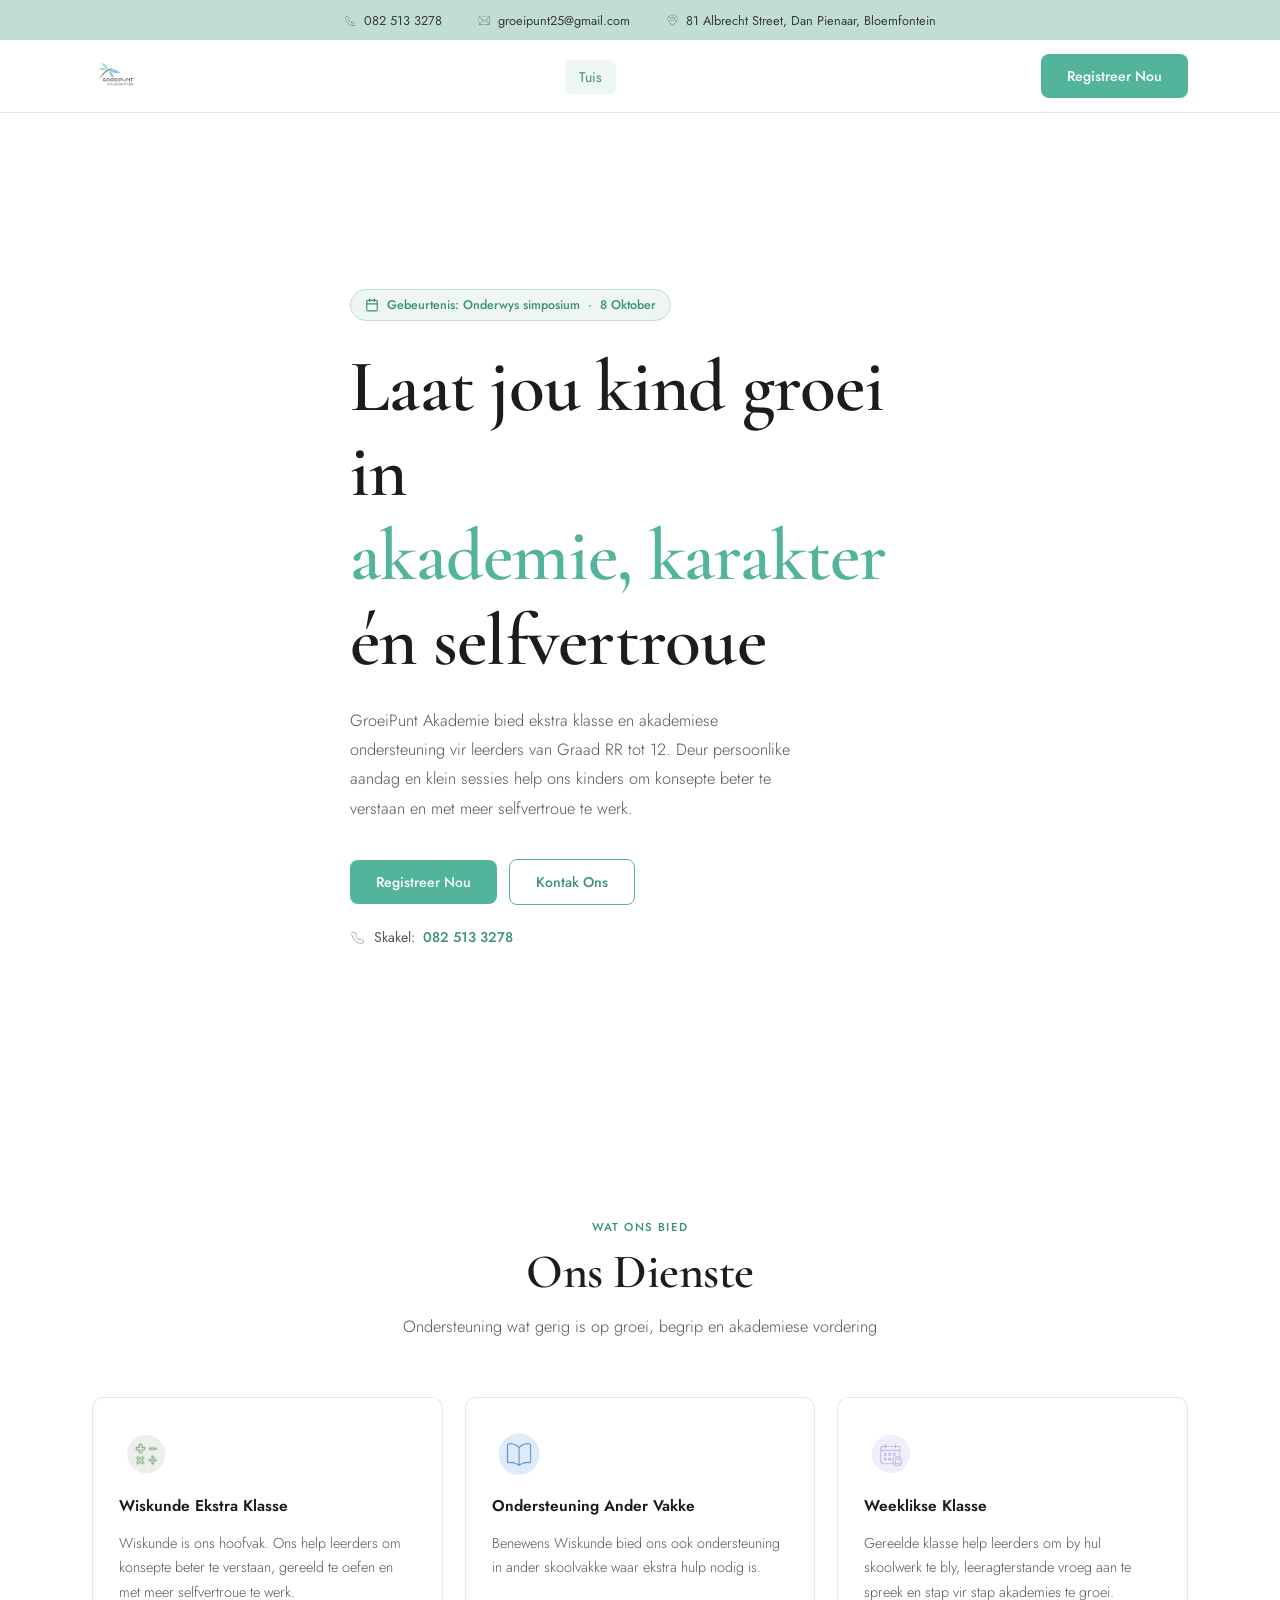
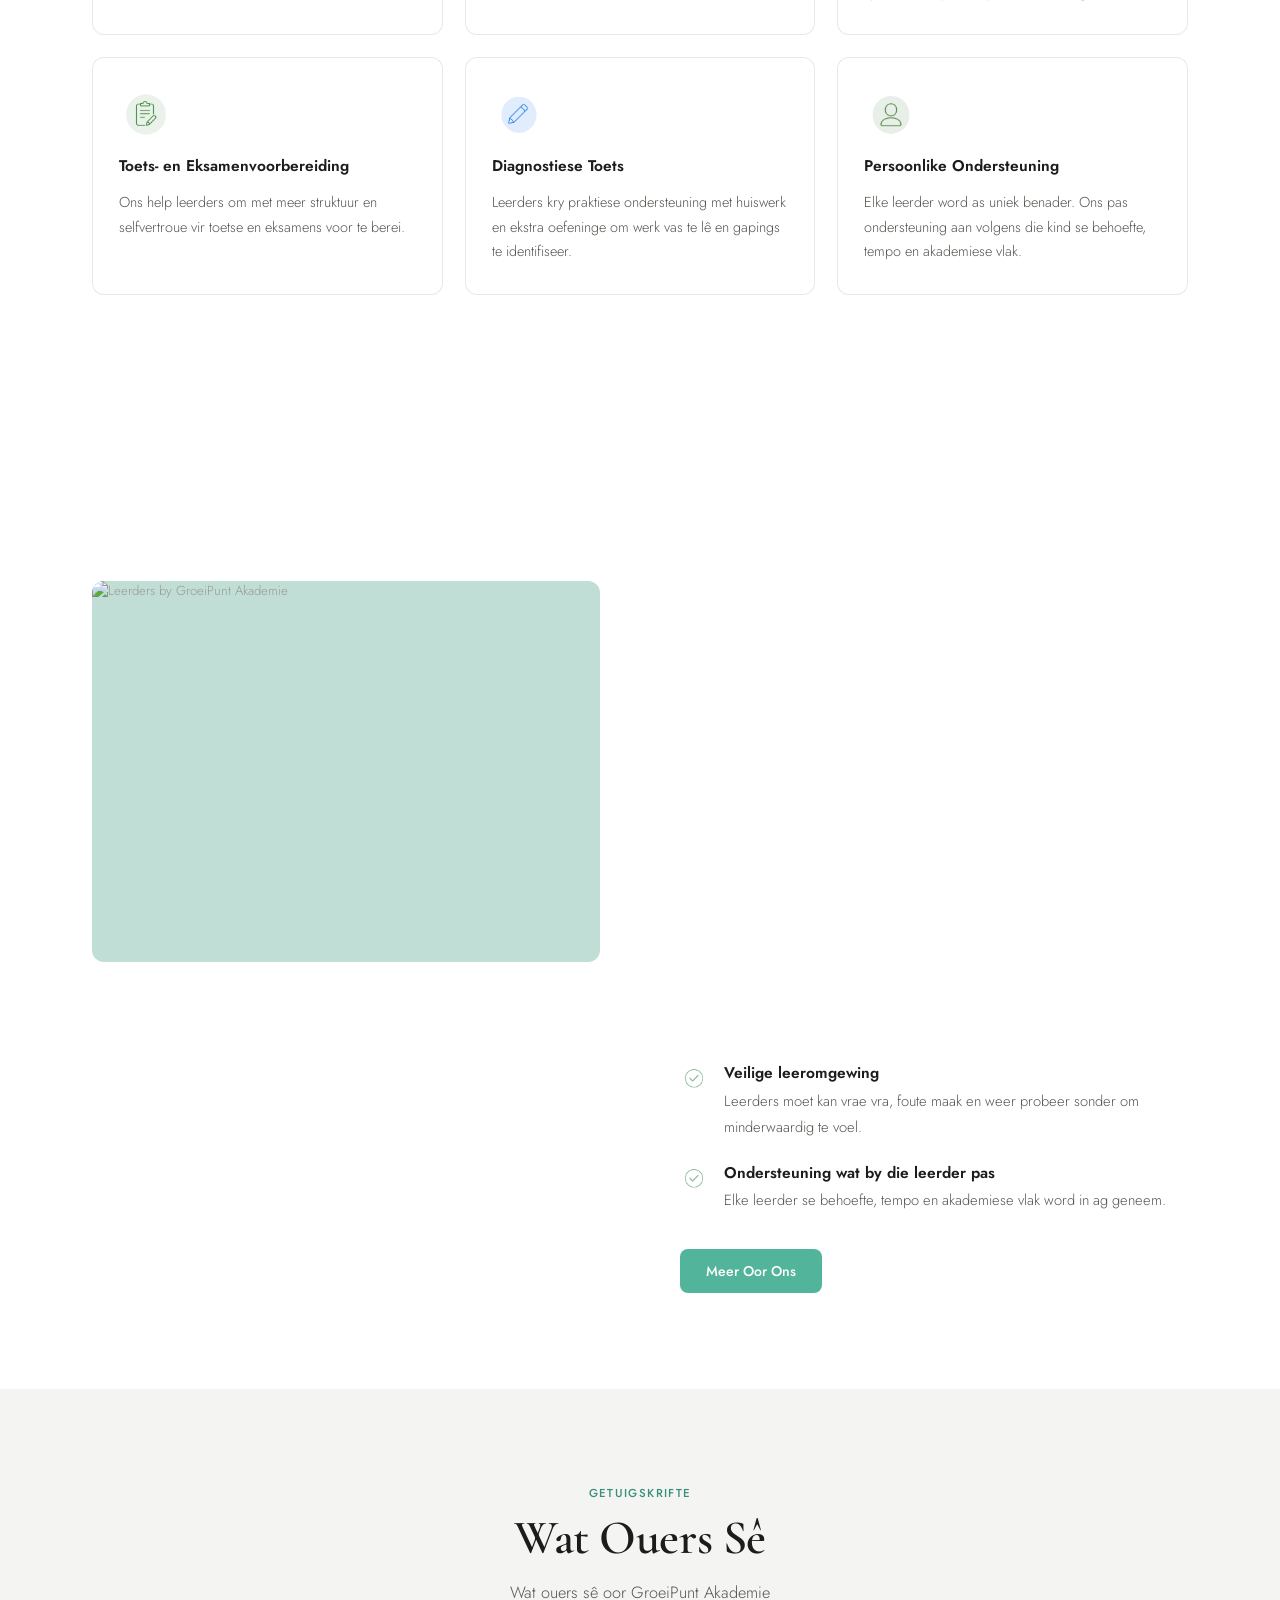
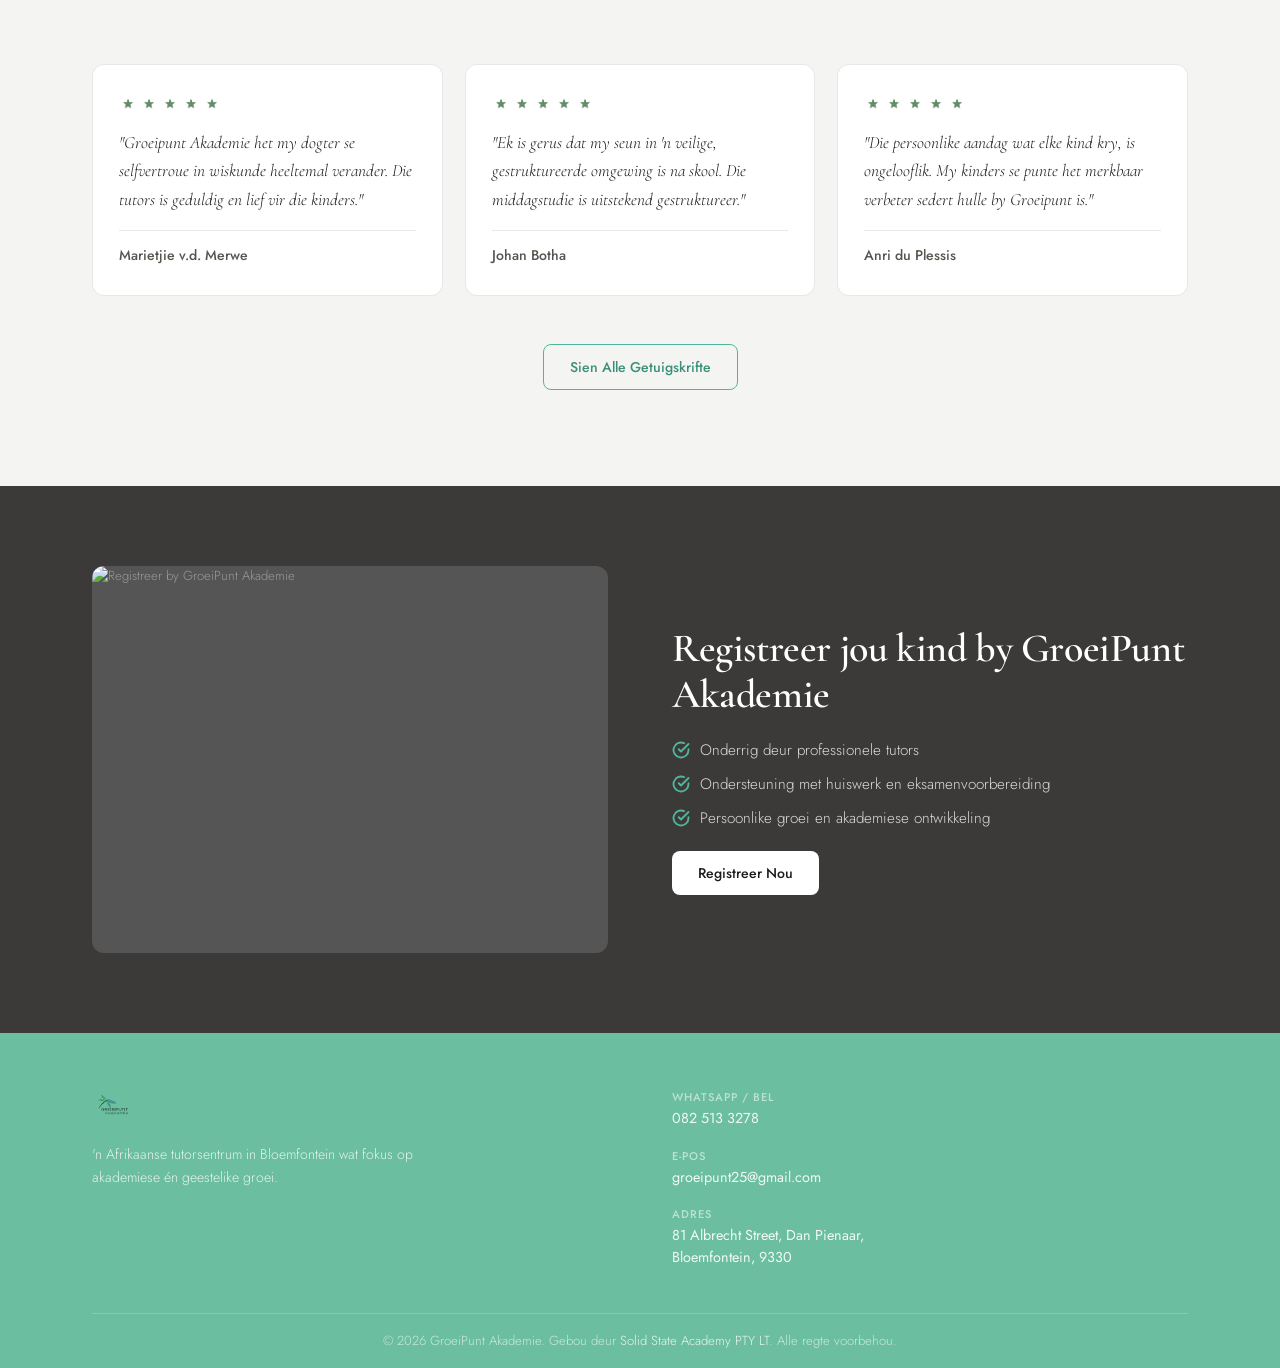
==== index.html @ e0429cb4 "feat: update groeipunt" ====
<!DOCTYPE html>
<html lang="af">
<head>
  <meta charset="UTF-8" />
  <meta name="viewport" content="width=device-width, initial-scale=1.0" />
  <meta name="description" content="GroeiPunt Akademie bied ekstra klasse en akademiese ondersteuning vir leerders van Graad RR tot 12 in Bloemfontein." />
  <title>GroeiPunt Akademie | Tuis</title>
  <link rel="stylesheet" href="style.css" />
</head>
<body>

  <!-- ============================================================
       TOP BAR
  ============================================================ -->
  <div class="topbar">
    <div class="container topbar__inner">
      <span class="topbar__item">
        <img src="images/Phone_Icon_1.png" alt="" aria-hidden="true">
        082 513 3278
      </span>
      <span class="topbar__item">
        <img src="images/Email_Icon_1.png" alt="" aria-hidden="true">
        groeipunt25@gmail.com
      </span>
      <span class="topbar__item">
        <img src="images/Location_Icon_1.png" alt="" aria-hidden="true">
        81 Albrecht Street, Dan Pienaar, Bloemfontein
      </span>
    </div>
  </div>

  <!-- ============================================================
       NAV
  ============================================================ -->
  <nav id="nav" aria-label="Hoofnavigasie">
    <div class="container nav__inner">

      <!-- Logo -->
      <a href="index.html" class="nav__logo" aria-label="GroeiPunt Akademie Tuis">
        <img src="images/Logo_1.png" alt="GroeiPunt Akademie" class="nav__logo-img">
      </a>

      <!-- Desktop links -->
      <ul class="nav__links" role="list">
        <li><a href="index.html" class="active">Tuis</a></li>
        <!-- <li><a href="dienste.html">Dienste</a></li>
        <li><a href="oor-ons.html">Oor Ons</a></li>
        <li><a href="getuigskrifte.html">Getuigskrifte</a></li>
        <li><a href="kontak.html">Kontak</a></li>-->
      </ul>

      <!-- Desktop CTA -->
      <div class="nav__cta">
        <a href="kontak.html" class="btn btn-primary">Registreer Nou</a>
      </div>

      <!-- Hamburger -->
      <button class="nav__hamburger" id="hamburger" aria-label="Maak menu oop" aria-expanded="false">
        <span></span>
        <span></span>
        <span></span>
      </button>
    </div>

    <!-- Mobile menu -->
    <div class="nav__mobile" id="mobileMenu" role="navigation" aria-label="Mobiele navigasie">
      <a href="index.html" class="active">Tuis</a>
      <a href="dienste.html">Dienste</a>
      <a href="oor-ons.html">Oor Ons</a>
      <a href="getuigskrifte.html">Getuigskrifte</a>
      <a href="kontak.html">Kontak</a>
      <a href="kontak.html" class="btn btn-primary">Registreer Nou</a>
    </div>
  </nav>

  <main>

    <!-- ============================================================
         HERO
    ============================================================ -->
    <section class="hero" aria-label="Held-seksie">
      <div class="hero__bg"></div>
      <div class="hero__overlay"></div>
      <div class="container">
        <div class="hero__content">

          <div class="hero__badge fade-up">
            <svg width="14" height="14" viewBox="0 0 24 24" fill="none" stroke="currentColor" stroke-width="2" stroke-linecap="round" stroke-linejoin="round"><rect x="3" y="4" width="18" height="18" rx="2" ry="2"/><line x1="16" y1="2" x2="16" y2="6"/><line x1="8" y1="2" x2="8" y2="6"/><line x1="3" y1="10" x2="21" y2="10"/></svg>
            Gebeurtenis: Onderwys simposium &nbsp;·&nbsp; 8 Oktober
          </div>

          <h1 class="hero__title fade-up d1">
            Laat jou kind groei in<br>
            <em>akademie, karakter</em><br>
            én selfvertroue
          </h1>

          <p class="hero__subtitle fade-up d2">
            GroeiPunt Akademie bied ekstra klasse en akademiese ondersteuning vir leerders van Graad RR tot 12.
            Deur persoonlike aandag en klein sessies help ons kinders om konsepte beter te verstaan en met meer selfvertroue te werk.
          </p>

          <div class="hero__actions fade-up d3">
            <a href="kontak.html" class="btn btn-primary">Registreer Nou</a>
            <a href="kontak.html" class="btn btn-outline">Kontak Ons</a>
          </div>

          <div class="hero__phone fade-up d4">
            <img src="images/Phone_Icon_1.png" alt="" aria-hidden="true">
            Skakel: <a href="tel:+27825133278" style="color:var(--green-dark);font-weight:500;">082 513 3278</a>
          </div>

        </div>
      </div>
    </section>

    <!-- ============================================================
         DIENSTE
    ============================================================ -->
    <section class="services" id="dienste">
      <div class="container">

        <div class="section-header">
          <span class="section-label fade-up">Wat Ons Bied</span>
          <h2 class="fade-up d1">Ons Dienste</h2>
          <p class="fade-up d2">Ondersteuning wat gerig is op groei, begrip en akademiese vordering</p>
        </div>

        <div class="services-grid">

          <div class="service-card fade-up">
            <div class="service-card__icon service-card__icon--img">
              <img src="images/Maths_Icon_1.png" alt="">
            </div>
            <h4>Wiskunde Ekstra Klasse</h4>
            <p>Wiskunde is ons hoofvak. Ons help leerders om konsepte beter te verstaan, gereeld te oefen en met meer selfvertroue te werk.</p>
          </div>

          <div class="service-card fade-up d1">
            <div class="service-card__icon service-card__icon--img">
              <img src="images/Book_Icon_1.png" alt="">
            </div>
            <h4>Ondersteuning Ander Vakke</h4>
            <p>Benewens Wiskunde bied ons ook ondersteuning in ander skoolvakke waar ekstra hulp nodig is.</p>
          </div>

          <div class="service-card fade-up d2">
            <div class="service-card__icon service-card__icon--img">
              <img src="images/Calendar_Icon_1.png" alt="">
            </div>
            <h4>Weeklikse Klasse</h4>
            <p>Gereelde klasse help leerders om by hul skoolwerk te bly, leeragterstande vroeg aan te spreek en stap vir stap akademies te groei.</p>
          </div>

          <div class="service-card fade-up d3">
            <div class="service-card__icon service-card__icon--img">
              <img src="images/Clipboard_Icon_1.png" alt="">
            </div>
            <h4>Toets- en Eksamenvoorbereiding</h4>
            <p>Ons help leerders om met meer struktuur en selfvertroue vir toetse en eksamens voor te berei.</p>
          </div>

          <div class="service-card fade-up d4">
            <div class="service-card__icon service-card__icon--img">
              <img src="images/Pencil_Icon_1.png" alt="">
            </div>
            <h4>Diagnostiese Toets</h4>
            <p>Leerders kry praktiese ondersteuning met huiswerk en ekstra oefeninge om werk vas te lê en gapings te identifiseer.</p>
          </div>

          <div class="service-card fade-up d5">
            <div class="service-card__icon service-card__icon--img">
              <img src="images/Profile_Icon_1.png" alt="">
            </div>
            <h4>Persoonlike Ondersteuning</h4>
            <p>Elke leerder word as uniek benader. Ons pas ondersteuning aan volgens die kind se behoefte, tempo en akademiese vlak.</p>
          </div>

        </div>

        <div style="text-align:center; margin-top:48px;" class="fade-up">
          <a href="kontak.html" class="btn btn-outline">Bespreek 'n Diagnostiese Toets</a>
        </div>

      </div>
    </section>

    <!-- ============================================================
         WHY GROEIPUNT (teaser)
    ============================================================ -->
    <section class="why" id="hoekom">
      <div class="container">
        <div class="why__inner">

          <div class="why__image fade-up">
            <img src="images/Background_1.png" alt="Leerders by GroeiPunt Akademie">
          </div>

          <div>
            <span class="section-label fade-up">Hoekom Ons?</span>
            <h2 class="fade-up d1">Hoekom GroeiPunt Akademie?</h2>
            <div style="width:40px;height:3px;background:var(--green);border-radius:2px;margin:14px 0 32px;" class="fade-up d2"></div>

            <ul class="why__list">

              <li class="why__item fade-up d2">
                <div class="why__check why__check--img">
                  <img src="images/Tick_Icon_1.png" alt="">
                </div>
                <div>
                  <h4>Persoonlike aandag</h4>
                  <p>Ons werk met een-tot-een of klein sessies, gewoonlik nie meer as 2 leerders per tutor nie, sodat elke kind werklik raakgesien word.</p>
                </div>
              </li>

              <li class="why__item fade-up d3">
                <div class="why__check why__check--img">
                  <img src="images/Tick_Icon_1.png" alt="">
                </div>
                <div>
                  <h4>Akademiese struktuur</h4>
                  <p>Ons help leerders om skoolwerk beter te verstaan, gereeld te oefen en meer voorbereid te wees vir toetse en eksamens.</p>
                </div>
              </li>

              <li class="why__item fade-up d4">
                <div class="why__check why__check--img">
                  <img src="images/Tick_Icon_1.png" alt="">
                </div>
                <div>
                  <h4>Meer as net punte</h4>
                  <p>Ons fokus nie net op beter akademiese resultate nie, maar ook op selfvertroue, karakter, dissipline en volhoubare groei.</p>
                </div>
              </li>

              <li class="why__item fade-up d5">
                <div class="why__check why__check--img">
                  <img src="images/Tick_Icon_1.png" alt="">
                </div>
                <div>
                  <h4>Veilige leeromgewing</h4>
                  <p>Leerders moet kan vrae vra, foute maak en weer probeer sonder om minderwaardig te voel.</p>
                </div>
              </li>

              <li class="why__item fade-up d6">
                <div class="why__check why__check--img">
                  <img src="images/Tick_Icon_1.png" alt="">
                </div>
                <div>
                  <h4>Ondersteuning wat by die leerder pas</h4>
                  <p>Elke leerder se behoefte, tempo en akademiese vlak word in ag geneem.</p>
                </div>
              </li>

            </ul>

            <div style="margin-top:36px;" class="fade-up d5">
              <a href="oor-ons.html" class="btn btn-primary">Meer Oor Ons</a>
            </div>
          </div>

        </div>
      </div>
    </section>

    <!-- ============================================================
         TESTIMONIALS
    ============================================================ -->
    <section class="testimonials" id="getuigskrifte" style="background:var(--bg-alt);">
      <div class="container">

        <div class="section-header">
          <span class="section-label fade-up">Getuigskrifte</span>
          <h2 class="fade-up d1">Wat Ouers Sê</h2>
          <p class="fade-up d2">Wat ouers sê oor GroeiPunt Akademie</p>
        </div>

        <div class="testimonials-grid">

          <div class="testimonial-card fade-up">
            <div class="testimonial-stars">
              <img src="images/Star_Icon_1.png" alt="ster" class="testimonial-star"><img src="images/Star_Icon_1.png" alt="ster" class="testimonial-star"><img src="images/Star_Icon_1.png" alt="ster" class="testimonial-star"><img src="images/Star_Icon_1.png" alt="ster" class="testimonial-star"><img src="images/Star_Icon_1.png" alt="ster" class="testimonial-star">
            </div>
            <blockquote>
              "Groeipunt Akademie het my dogter se selfvertroue in wiskunde heeltemal verander. Die tutors is geduldig en lief vir die kinders."
            </blockquote>
            <div class="testimonial-author">Marietjie v.d. Merwe</div>
          </div>

          <div class="testimonial-card fade-up d1">
            <div class="testimonial-stars">
              <img src="images/Star_Icon_1.png" alt="ster" class="testimonial-star"><img src="images/Star_Icon_1.png" alt="ster" class="testimonial-star"><img src="images/Star_Icon_1.png" alt="ster" class="testimonial-star"><img src="images/Star_Icon_1.png" alt="ster" class="testimonial-star"><img src="images/Star_Icon_1.png" alt="ster" class="testimonial-star">
            </div>
            <blockquote>
              "Ek is gerus dat my seun in 'n veilige, gestruktureerde omgewing is na skool. Die middagstudie is uitstekend gestruktureer."
            </blockquote>
            <div class="testimonial-author">Johan Botha</div>
          </div>

          <div class="testimonial-card fade-up d2">
            <div class="testimonial-stars">
              <img src="images/Star_Icon_1.png" alt="ster" class="testimonial-star"><img src="images/Star_Icon_1.png" alt="ster" class="testimonial-star"><img src="images/Star_Icon_1.png" alt="ster" class="testimonial-star"><img src="images/Star_Icon_1.png" alt="ster" class="testimonial-star"><img src="images/Star_Icon_1.png" alt="ster" class="testimonial-star">
            </div>
            <blockquote>
              "Die persoonlike aandag wat elke kind kry, is ongelooflik. My kinders se punte het merkbaar verbeter sedert hulle by Groeipunt is."
            </blockquote>
            <div class="testimonial-author">Anri du Plessis</div>
          </div>

        </div>

        <div style="text-align:center; margin-top:48px;" class="fade-up">
          <a href="getuigskrifte.html" class="btn btn-outline">Sien Alle Getuigskrifte</a>
        </div>

      </div>
    </section>

    <!-- ============================================================
         CTA BANNER
    ============================================================ -->
    <section class="cta-banner">
      <div class="container">
        <div class="cta-banner__inner">

          <div class="cta-banner__image fade-up">
            <img src="images/Background_1.png" alt="Registreer by GroeiPunt Akademie">
          </div>

          <div class="cta-banner__copy fade-up d2">
            <h2>Registreer jou kind by GroeiPunt Akademie</h2>
            <ul class="cta-banner__list">
              <li>
                <svg xmlns="http://www.w3.org/2000/svg" viewBox="0 0 24 24" fill="none" stroke="currentColor" stroke-width="2.5" stroke-linecap="round" stroke-linejoin="round"><path d="M22 11.08V12a10 10 0 1 1-5.93-9.14"/><polyline points="22 4 12 14.01 9 11.01"/></svg>
                Onderrig deur professionele tutors
              </li>
              <li>
                <svg xmlns="http://www.w3.org/2000/svg" viewBox="0 0 24 24" fill="none" stroke="currentColor" stroke-width="2.5" stroke-linecap="round" stroke-linejoin="round"><path d="M22 11.08V12a10 10 0 1 1-5.93-9.14"/><polyline points="22 4 12 14.01 9 11.01"/></svg>
                Ondersteuning met huiswerk en eksamenvoorbereiding
              </li>
              <li>
                <svg xmlns="http://www.w3.org/2000/svg" viewBox="0 0 24 24" fill="none" stroke="currentColor" stroke-width="2.5" stroke-linecap="round" stroke-linejoin="round"><path d="M22 11.08V12a10 10 0 1 1-5.93-9.14"/><polyline points="22 4 12 14.01 9 11.01"/></svg>
                Persoonlike groei en akademiese ontwikkeling
              </li>
            </ul>
            <div>
              <a href="kontak.html" class="btn btn-white">Registreer Nou</a>
            </div>
          </div>

        </div>
      </div>
    </section>

  </main>

  <!-- ============================================================
       FOOTER
  ============================================================ -->
  <footer class="footer">
    <div class="container">
      <div class="footer__inner">
        <div class="footer__brand">
          <div class="footer__logo">
            <img src="images/Logo_1.png" alt="GroeiPunt Akademie" class="footer__logo-img">
          </div>
          <p class="footer__tagline">'n Afrikaanse tutorsentrum in Bloemfontein wat fokus op akademiese én geestelike groei.</p>
        </div>
        <div class="footer__contact">
          <div class="footer__contact-item">
            <span class="footer__contact-label">WhatsApp / Bel</span>
            <a href="tel:+27825133278" class="footer__contact-value">082 513 3278</a>
          </div>
          <div class="footer__contact-item">
            <span class="footer__contact-label">E-pos</span>
            <a href="mailto:groeipunt25@gmail.com" class="footer__contact-value">groeipunt25@gmail.com</a>
          </div>
          <div class="footer__contact-item">
            <span class="footer__contact-label">Adres</span>
            <span class="footer__contact-value">81 Albrecht Street, Dan Pienaar,<br>Bloemfontein, 9330</span>
          </div>
        </div>
      </div>
      <div class="footer__bottom">
        <p>© 2026 GroeiPunt Akademie. Gebou deur <a href="#">Solid State Academy PTY LT</a>. Alle regte voorbehou.</p>
      </div>
    </div>
  </footer>

  <script src="script.js"></script>
</body>
</html>
---- style.css ----
/* ================================================================
   GroeiPunt Akademie — style.css
   Palette : Sage Green + Off-white + Dark Charcoal
   Fonts   : Cormorant Garamond (headings) + Jost (body)
================================================================ */

@import url('https://fonts.googleapis.com/css2?family=Cormorant+Garamond:ital,wght@0,400;0,500;0,600;0,700;1,400;1,500&family=Jost:wght@300;400;500;600&display=swap');

/* === RESET & ROOT === */
*, *::before, *::after { box-sizing: border-box; margin: 0; padding: 0; }

:root {
  --green:         #52B49A;
  --green-light:   #C0DED5;
  --green-dark:    #3A8F78;
  --green-bg:      #EDF6F3;
  --green-footer:  #6BBE9F;
  --charcoal:      #3C3A38;
  --charcoal-lt:   #5A5856;
  --white:         #FFFFFF;
  --bg:            #FAFAFA;
  --bg-alt:        #F4F5F3;
  --text:          #1C1C1A;
  --text-sec:      #55554F;
  --text-light:    #9A9A94;
  --border:        rgba(0,0,0,0.09);
  --nav-h:         72px;
  --topbar-h:      40px;
  --max-w:         1160px;
  --ease:          cubic-bezier(0.25, 0.46, 0.45, 0.94);
  --radius:        12px;
  --radius-sm:     8px;
}

html { scroll-behavior: smooth; }

body {
  font-family: 'Jost', sans-serif;
  font-weight: 300;
  color: var(--text);
  background: var(--white);
  overflow-x: hidden;
  -webkit-font-smoothing: antialiased;
}

img { display: block; max-width: 100%; }
a { text-decoration: none; color: inherit; }
ul { list-style: none; }

/* ================================================================
   TYPOGRAPHY
================================================================ */
h1, h2, h3 {
  font-family: 'Cormorant Garamond', serif;
  font-weight: 600;
  line-height: 1.15;
  letter-spacing: -0.01em;
  color: var(--text);
}

h4 {
  font-family: 'Jost', sans-serif;
  font-weight: 600;
  font-size: 0.97rem;
  line-height: 1.3;
  color: var(--text);
}

h1 { font-size: clamp(2.6rem, 6vw, 4.6rem); }
h2 { font-size: clamp(2rem, 4vw, 3rem); }
h3 { font-size: clamp(1.4rem, 2.5vw, 1.9rem); }

p {
  font-weight: 300;
  font-size: 1rem;
  line-height: 1.8;
  color: var(--text-sec);
}

.section-label {
  font-family: 'Jost', sans-serif;
  font-size: 0.72rem;
  font-weight: 500;
  letter-spacing: 0.12em;
  text-transform: uppercase;
  color: var(--green-dark);
  display: block;
  margin-bottom: 10px;
}

/* ================================================================
   LAYOUT
================================================================ */
.container {
  max-width: var(--max-w);
  margin: 0 auto;
  padding: 0 32px;
}

section { padding: 96px 0; }

/* ================================================================
   BUTTONS
================================================================ */
.btn {
  display: inline-flex;
  align-items: center;
  gap: 8px;
  padding: 12px 26px;
  border-radius: var(--radius-sm);
  font-family: 'Jost', sans-serif;
  font-size: 0.88rem;
  font-weight: 500;
  cursor: pointer;
  transition: all 0.25s var(--ease);
  border: none;
  white-space: nowrap;
}

.btn-primary {
  background: var(--green);
  color: var(--white);
}
.btn-primary:hover {
  background: var(--green-dark);
  transform: translateY(-1px);
  box-shadow: 0 6px 20px rgba(82,180,154,0.35);
}

.btn-outline {
  background: transparent;
  color: var(--green-dark);
  border: 1.5px solid var(--green);
}
.btn-outline:hover {
  background: var(--green);
  color: var(--white);
  transform: translateY(-1px);
}

.btn-white {
  background: var(--white);
  color: var(--text);
}
.btn-white:hover {
  background: var(--bg-alt);
  transform: translateY(-1px);
}

/* ================================================================
   TOP BAR
================================================================ */
.topbar {
  background: var(--green-light);
  height: var(--topbar-h);
  display: flex;
  align-items: center;
}

.topbar__inner {
  display: flex;
  align-items: center;
  justify-content: center;
  gap: 36px;
}

.topbar__item {
  display: flex;
  align-items: center;
  gap: 7px;
  font-size: 0.8rem;
  font-weight: 400;
  color: var(--charcoal);
}

.topbar__item svg {
  width: 13px;
  height: 13px;
  flex-shrink: 0;
  color: var(--green-dark);
}

.topbar__item img {
  width: 13px;
  height: 13px;
  flex-shrink: 0;
}

/* ================================================================
   NAVIGATION
================================================================ */
#nav {
  position: sticky;
  top: 0;
  left: 0;
  right: 0;
  z-index: 999;
  background: var(--white);
  border-bottom: 1px solid var(--border);
  transition: box-shadow 0.3s var(--ease);
}

#nav.scrolled {
  box-shadow: 0 2px 20px rgba(0,0,0,0.09);
}

.nav__inner {
  display: flex;
  align-items: center;
  justify-content: space-between;
  height: var(--nav-h);
}

/* Logo */
.nav__logo {
  display: flex;
  align-items: center;
  gap: 10px;
  flex-shrink: 0;
}

.nav__logo-icon {
  width: 42px;
  height: 42px;
  flex-shrink: 0;
}

.nav__logo-img {
  height: 48px;
  width: auto;
  flex-shrink: 0;
}

.nav__logo-text {
  display: flex;
  flex-direction: column;
  line-height: 1.1;
}

.nav__logo-text span:first-child {
  font-family: 'Cormorant Garamond', serif;
  font-weight: 600;
  font-size: 1.2rem;
  color: var(--green-dark);
  letter-spacing: 0.02em;
}

.nav__logo-text span:last-child {
  font-family: 'Jost', sans-serif;
  font-size: 0.62rem;
  font-weight: 500;
  letter-spacing: 0.12em;
  text-transform: uppercase;
  color: var(--text-light);
}

/* Links */
.nav__links {
  display: flex;
  align-items: center;
  gap: 2px;
}

.nav__links a {
  font-size: 0.875rem;
  font-weight: 400;
  padding: 7px 14px;
  border-radius: 6px;
  color: var(--text-sec);
  transition: color 0.2s, background 0.2s;
}

.nav__links a:hover,
.nav__links a.active {
  color: var(--green-dark);
  background: var(--green-bg);
}

.nav__cta { display: flex; align-items: center; }

/* Hamburger */
.nav__hamburger {
  display: none;
  flex-direction: column;
  gap: 5px;
  background: none;
  border: none;
  cursor: pointer;
  padding: 6px;
}

.nav__hamburger span {
  display: block;
  width: 22px;
  height: 2px;
  background: var(--text);
  border-radius: 2px;
  transition: all 0.3s var(--ease);
}

.nav__hamburger.open span:nth-child(1) { transform: translateY(7px) rotate(45deg); }
.nav__hamburger.open span:nth-child(2) { opacity: 0; }
.nav__hamburger.open span:nth-child(3) { transform: translateY(-7px) rotate(-45deg); }

/* Mobile drawer */
.nav__mobile {
  display: none;
  flex-direction: column;
  background: var(--white);
  border-bottom: 1px solid var(--border);
  padding: 12px 20px 20px;
  gap: 2px;
}

.nav__mobile.open { display: flex; }

.nav__mobile a {
  font-size: 0.9rem;
  font-weight: 400;
  padding: 10px 12px;
  border-radius: 8px;
  color: var(--text-sec);
  transition: all 0.2s;
}

.nav__mobile a:hover { background: var(--green-bg); color: var(--green-dark); }

.nav__mobile .btn { margin-top: 10px; align-self: flex-start; }

/* ================================================================
   PAGE HERO (inner pages)
================================================================ */
.page-hero {
  background: var(--green-bg);
  padding: 80px 0 72px;
  border-bottom: 1px solid var(--border);
  text-align: center;
}

.page-hero p {
  margin-top: 14px;
  font-size: 1.05rem;
  max-width: 520px;
  margin-left: auto;
  margin-right: auto;
}

/* ================================================================
   SECTION HEADER
================================================================ */
.section-header {
  text-align: center;
  margin-bottom: 56px;
}

.section-header h2 { margin-bottom: 12px; }

.section-header p {
  font-size: 1.02rem;
  max-width: 560px;
  margin: 0 auto;
}

/* ================================================================
   HERO (home page)
================================================================ */
.hero {
  position: relative;
  min-height: 88vh;
  display: flex;
  align-items: center;
  overflow: hidden;
}

.hero__bg {
  position: absolute;
  inset: 0;
  background-image: url('images/Background_2.png');
  background-size: cover;
  background-position: center right;
}

.hero__overlay {
  position: absolute;
  inset: 0;
  background: linear-gradient(90deg, rgba(255,255,255,0.93) 42%, rgba(255,255,255,0.25) 100%);
}

.hero__content {
  position: relative;
  z-index: 1;
  max-width: 580px;
  padding: 80px 0;
}

.hero__badge {
  display: inline-flex;
  align-items: center;
  gap: 8px;
  background: var(--green-bg);
  border: 1px solid var(--green-light);
  color: var(--green-dark);
  font-size: 0.78rem;
  font-weight: 500;
  padding: 6px 14px;
  border-radius: 20px;
  margin-bottom: 24px;
}

.hero__title { margin-bottom: 22px; }

.hero__title em {
  color: var(--green);
  font-style: normal;
}

.hero__subtitle {
  margin-bottom: 36px;
  font-size: 1.02rem;
  max-width: 460px;
}

.hero__actions {
  display: flex;
  align-items: center;
  gap: 12px;
  flex-wrap: wrap;
  margin-bottom: 22px;
}

.hero__phone {
  display: flex;
  align-items: center;
  gap: 8px;
  font-size: 0.88rem;
  color: var(--text-sec);
  font-weight: 400;
}

.hero__phone svg { width: 16px; height: 16px; color: var(--green); }
.hero__phone img { width: 16px; height: 16px; object-fit: contain; flex-shrink: 0; }

/* ================================================================
   SERVICES GRID
================================================================ */
.services { background: var(--white); }

.services-grid {
  display: grid;
  grid-template-columns: repeat(3, 1fr);
  gap: 22px;
}

.service-card {
  background: var(--white);
  border: 1px solid var(--border);
  border-radius: var(--radius);
  padding: 30px 26px;
  transition: box-shadow 0.25s var(--ease), transform 0.25s var(--ease);
  display: flex;
  flex-direction: column;
  gap: 14px;
}

.service-card:hover {
  box-shadow: 0 8px 32px rgba(0,0,0,0.08);
  transform: translateY(-3px);
}

.service-card__icon {
  width: 46px;
  height: 46px;
  background: var(--green-bg);
  border-radius: 10px;
  display: flex;
  align-items: center;
  justify-content: center;
  flex-shrink: 0;
}

.service-card__icon svg {
  width: 22px;
  height: 22px;
  color: var(--green-dark);
}

.service-card__icon--img {
  background: transparent;
  border-radius: 0;
  width: 54px;
  height: 54px;
}

.service-card__icon--img img {
  width: 100%;
  height: 100%;
  object-fit: contain;
}

.service-card p {
  font-size: 0.9rem;
  line-height: 1.7;
  flex: 1;
}

/* ================================================================
   ABOUT SPLIT
================================================================ */
.about { background: var(--bg-alt); }

.about__inner {
  display: grid;
  grid-template-columns: 1fr 1fr;
  gap: 72px;
  align-items: center;
}

.about__image {
  border-radius: var(--radius);
  overflow: hidden;
  aspect-ratio: 4/3;
  background: var(--green-light);
  /* Replace with: <img src="images/about.jpg" alt="..."> */
  display: flex;
  align-items: center;
  justify-content: center;
  color: var(--text-light);
  font-size: 0.82rem;
}

.about__image img {
  width: 100%;
  height: 100%;
  object-fit: cover;
}

.about__copy { display: flex; flex-direction: column; gap: 18px; }
.about__copy p { font-size: 0.97rem; }

/* ================================================================
   VISION
================================================================ */
.vision { background: var(--white); }

.vision__inner {
  display: grid;
  grid-template-columns: 180px 1fr;
  gap: 56px;
  align-items: start;
  max-width: 820px;
  margin: 0 auto;
}

.vision__icon {
  width: 160px;
  height: 160px;
  background: var(--green-bg);
  border-radius: 50%;
  display: flex;
  align-items: center;
  justify-content: center;
  flex-shrink: 0;
}

.vision__icon svg {
  width: 72px;
  height: 72px;
  color: var(--green);
  opacity: 0.9;
}

.vision__icon--img {
  background: transparent;
  border-radius: 0;
}

.vision__icon--img img {
  width: 160px;
  height: 160px;
  object-fit: contain;
}

.vision__copy { display: flex; flex-direction: column; gap: 14px; padding-top: 8px; }

/* ================================================================
   MISSION
================================================================ */
.mission { background: var(--bg-alt); }

.mission__box {
  background: var(--white);
  border: 1px solid var(--border);
  border-radius: var(--radius);
  padding: 48px 52px;
  max-width: 820px;
  margin: 0 auto;
}

.mission__intro {
  text-align: center;
  margin-bottom: 44px;
}

.mission__intro p {
  font-size: 1.02rem;
  max-width: 580px;
  margin: 14px auto 0;
}

.mission__divider {
  width: 40px;
  height: 3px;
  background: var(--green);
  border-radius: 2px;
  margin: 14px auto 0;
}

.ons-doen {
  font-size: 0.9rem;
  font-weight: 500;
  color: var(--text-light);
  letter-spacing: 0.04em;
  text-align: center;
  margin-bottom: 32px;
  display: block;
}

.mission__pillars { display: flex; flex-direction: column; gap: 26px; }

.mission__pillar {
  display: grid;
  grid-template-columns: 48px 1fr;
  gap: 18px;
  align-items: start;
}

.mission__pillar-icon {
  width: 48px;
  height: 48px;
  background: var(--green-bg);
  border-radius: 10px;
  display: flex;
  align-items: center;
  justify-content: center;
  flex-shrink: 0;
}

.mission__pillar-icon svg {
  width: 22px;
  height: 22px;
  color: var(--green-dark);
}

.mission__pillar-icon--img {
  background: transparent;
  border-radius: 0;
}
.mission__pillar-icon--img img {
  width: 48px;
  height: 48px;
  object-fit: contain;
}

.mission__pillar h4 { margin-bottom: 5px; }
.mission__pillar p { font-size: 0.92rem; }

/* ================================================================
   WHY SECTION
================================================================ */
.why { background: var(--white); }

.why__inner {
  display: grid;
  grid-template-columns: 1fr 1fr;
  gap: 80px;
  align-items: start;
}

.why__image {
  border-radius: var(--radius);
  overflow: hidden;
  aspect-ratio: 4/3;
  background: var(--green-light);
  position: sticky;
  top: calc(var(--nav-h) + 32px);
  display: flex;
  align-items: center;
  justify-content: center;
  color: var(--text-light);
  font-size: 0.82rem;
}

.why__image img {
  width: 100%;
  height: 100%;
  object-fit: cover;
}

.why__list { display: flex; flex-direction: column; gap: 22px; }

.why__item { display: flex; gap: 16px; align-items: flex-start; }

.why__check {
  width: 28px;
  height: 28px;
  background: var(--green-bg);
  border-radius: 50%;
  display: flex;
  align-items: center;
  justify-content: center;
  flex-shrink: 0;
  margin-top: 2px;
}

.why__check svg { width: 14px; height: 14px; color: var(--green-dark); }

.why__check--img { background: transparent; }
.why__check--img img { width: 28px; height: 28px; object-fit: contain; }

.why__item h4 { margin-bottom: 4px; }
.why__item p { font-size: 0.92rem; }

/* ================================================================
   HOW WE WORK
================================================================ */
.how { background: var(--bg-alt); }

.how__steps {
  display: grid;
  grid-template-columns: repeat(4, 1fr);
  gap: 20px;
}

.how__step {
  background: var(--white);
  border: 1px solid var(--border);
  border-radius: var(--radius);
  padding: 28px 22px;
  display: flex;
  flex-direction: column;
  gap: 14px;
}

.how__step-number {
  width: 36px;
  height: 36px;
  background: var(--green);
  color: var(--white);
  border-radius: 50%;
  display: flex;
  align-items: center;
  justify-content: center;
  font-family: 'Cormorant Garamond', serif;
  font-weight: 600;
  font-size: 1.15rem;
  flex-shrink: 0;
}

.how__step p { font-size: 0.9rem; }

/* ================================================================
   TESTIMONIALS
================================================================ */
.testimonials { background: var(--white); }

.testimonials-grid {
  display: grid;
  grid-template-columns: repeat(3, 1fr);
  gap: 22px;
}

.testimonial-card {
  background: var(--white);
  border: 1px solid var(--border);
  border-radius: var(--radius);
  padding: 30px 26px;
  display: flex;
  flex-direction: column;
  gap: 16px;
}

.testimonial-stars {
  display: flex;
  gap: 3px;
}

.star { color: var(--green); font-size: 1rem; }

.testimonial-star { width: 18px; height: 18px; object-fit: contain; display: inline-block; }

.testimonial-card blockquote {
  font-family: 'Cormorant Garamond', serif;
  font-size: 1.08rem;
  font-style: italic;
  line-height: 1.65;
  color: var(--text);
  flex: 1;
}

.testimonial-author {
  font-size: 0.88rem;
  font-weight: 500;
  color: var(--text-sec);
  border-top: 1px solid var(--border);
  padding-top: 14px;
}

/* ================================================================
   CTA BANNER
================================================================ */
.cta-banner {
  background: var(--charcoal);
  padding: 80px 0;
}

.cta-banner__inner {
  display: grid;
  grid-template-columns: 1fr 1fr;
  gap: 64px;
  align-items: center;
}

.cta-banner__image {
  border-radius: var(--radius);
  overflow: hidden;
  aspect-ratio: 4/3;
  background: #555;
  display: flex;
  align-items: center;
  justify-content: center;
  color: rgba(255,255,255,0.4);
  font-size: 0.82rem;
}

.cta-banner__image img {
  width: 100%;
  height: 100%;
  object-fit: cover;
}

.cta-banner__copy { display: flex; flex-direction: column; gap: 22px; }

.cta-banner__copy h2 {
  color: var(--white);
  font-size: clamp(1.8rem, 3.5vw, 2.5rem);
}

.cta-banner__list { display: flex; flex-direction: column; gap: 12px; }

.cta-banner__list li {
  display: flex;
  align-items: center;
  gap: 10px;
  color: rgba(255,255,255,0.82);
  font-size: 0.95rem;
}

.cta-banner__list li svg {
  width: 18px;
  height: 18px;
  color: var(--green);
  flex-shrink: 0;
}

/* ================================================================
   CONTACT
================================================================ */
.contact { background: var(--bg-alt); }

.contact__inner {
  display: grid;
  grid-template-columns: 1fr 1fr;
  gap: 56px;
  align-items: start;
}

.contact__info { display: flex; flex-direction: column; gap: 32px; }

.contact__logo {
  display: flex;
  align-items: center;
  gap: 12px;
}

.contact__logo-icon { width: 50px; height: 50px; }

.contact__logo-img { height: 50px; width: auto; }

.contact__details { display: flex; flex-direction: column; gap: 16px; }

.contact__item { display: flex; align-items: flex-start; gap: 14px; }

.contact__item-icon {
  width: 40px;
  height: 40px;
  background: var(--green-bg);
  border-radius: 10px;
  display: flex;
  align-items: center;
  justify-content: center;
  flex-shrink: 0;
  margin-top: 2px;
}

.contact__item-icon svg { width: 18px; height: 18px; color: var(--green-dark); }

.contact__item-label {
  font-size: 0.72rem;
  font-weight: 500;
  letter-spacing: 0.08em;
  text-transform: uppercase;
  color: var(--text-light);
  display: block;
  margin-bottom: 3px;
}

.contact__item-value {
  font-size: 0.95rem;
  font-weight: 400;
  color: var(--text);
  line-height: 1.5;
}

.contact__whatsapp {
  display: inline-flex;
  align-items: center;
  gap: 8px;
  background: #25D366;
  color: var(--white);
  padding: 12px 22px;
  border-radius: var(--radius-sm);
  font-size: 0.88rem;
  font-weight: 500;
  transition: background 0.2s, transform 0.2s;
  align-self: flex-start;
}

.contact__whatsapp:hover { background: #1DB954; transform: translateY(-1px); }
.contact__whatsapp svg { width: 18px; height: 18px; }

/* Form */
.contact__form-wrapper {
  background: var(--white);
  border: 1px solid var(--border);
  border-radius: var(--radius);
  padding: 40px 36px;
}

.contact__form-wrapper h3 { margin-bottom: 28px; font-size: 1.5rem; }

.form-row {
  display: grid;
  grid-template-columns: 1fr 1fr;
  gap: 14px;
}

.form-group { margin-bottom: 16px; }

.form-group label {
  display: block;
  font-size: 0.8rem;
  font-weight: 500;
  color: var(--text-sec);
  margin-bottom: 6px;
  letter-spacing: 0.02em;
}

.form-group input,
.form-group select,
.form-group textarea {
  width: 100%;
  padding: 11px 14px;
  border: 1px solid var(--border);
  border-radius: var(--radius-sm);
  font-family: 'Jost', sans-serif;
  font-size: 0.92rem;
  font-weight: 300;
  color: var(--text);
  background: var(--white);
  transition: border-color 0.2s, box-shadow 0.2s;
  outline: none;
  appearance: none;
}

.form-group input:focus,
.form-group select:focus,
.form-group textarea:focus {
  border-color: var(--green);
  box-shadow: 0 0 0 3px rgba(82,180,154,0.12);
}

.form-group textarea { resize: vertical; min-height: 116px; }

/* Map placeholder */
.map-placeholder {
  background: var(--bg-alt);
  border: 1px solid var(--border);
  border-radius: var(--radius);
  height: 260px;
  display: flex;
  align-items: center;
  justify-content: center;
  flex-direction: column;
  gap: 10px;
  color: var(--text-light);
  font-size: 0.85rem;
  margin-top: 20px;
  text-align: center;
}

.map-placeholder svg { width: 28px; height: 28px; opacity: 0.35; }

/* ================================================================
   FOOTER
================================================================ */
.footer {
  background: var(--green-footer);
  padding: 52px 0 0;
}

.footer__inner {
  display: grid;
  grid-template-columns: 1fr 1fr;
  gap: 64px;
  padding-bottom: 44px;
  align-items: start;
}

.footer__brand {
  display: flex;
  flex-direction: column;
  gap: 16px;
}

.footer__logo {
  display: flex;
  align-items: center;
  gap: 10px;
}

.footer__logo-icon {
  width: 42px;
  height: 42px;
  flex-shrink: 0;
}

.footer__logo-img {
  height: 42px;
  width: auto;
  flex-shrink: 0;
  mix-blend-mode: multiply;
}

.footer__logo-text {
  display: flex;
  flex-direction: column;
  line-height: 1.1;
}

.footer__logo-text span:first-child {
  font-family: 'Cormorant Garamond', serif;
  font-weight: 600;
  font-size: 1.2rem;
  color: var(--white);
  letter-spacing: 0.02em;
}

.footer__logo-text span:last-child {
  font-family: 'Jost', sans-serif;
  font-size: 0.62rem;
  font-weight: 500;
  letter-spacing: 0.12em;
  text-transform: uppercase;
  color: rgba(255,255,255,0.65);
}

.footer__tagline {
  color: rgba(255,255,255,0.82);
  font-size: 0.88rem;
  line-height: 1.65;
  max-width: 340px;
}

.footer__contact {
  display: flex;
  flex-direction: column;
  gap: 18px;
  padding-top: 4px;
}

.footer__contact-item {
  display: flex;
  flex-direction: column;
  gap: 3px;
}

.footer__contact-label {
  font-size: 0.7rem;
  font-weight: 500;
  letter-spacing: 0.09em;
  text-transform: uppercase;
  color: rgba(255,255,255,0.55);
}

.footer__contact-value {
  font-size: 0.9rem;
  color: rgba(255,255,255,0.9);
  font-weight: 400;
  line-height: 1.5;
}

.footer__bottom {
  border-top: 1px solid rgba(255,255,255,0.2);
  padding: 16px 0;
  text-align: center;
}

.footer__bottom p {
  color: rgba(255,255,255,0.65);
  font-size: 0.82rem;
  line-height: 1.7;
}

.footer__bottom a { color: rgba(255,255,255,0.85); }

/* ================================================================
   FADE-UP ANIMATION
================================================================ */
.fade-up {
  opacity: 0;
  transform: translateY(26px);
  transition: opacity 0.6s var(--ease), transform 0.6s var(--ease);
}

.fade-up.visible { opacity: 1; transform: translateY(0); }

.fade-up.d1 { transition-delay: 0.08s; }
.fade-up.d2 { transition-delay: 0.16s; }
.fade-up.d3 { transition-delay: 0.24s; }
.fade-up.d4 { transition-delay: 0.32s; }
.fade-up.d5 { transition-delay: 0.40s; }
.fade-up.d6 { transition-delay: 0.48s; }

/* ================================================================
   DIVIDER ACCENT
================================================================ */
.accent-line {
  width: 40px;
  height: 3px;
  background: var(--green);
  border-radius: 2px;
  margin: 14px auto 0;
}

/* ================================================================
   RESPONSIVE
================================================================ */
@media (max-width: 1024px) {
  .services-grid { grid-template-columns: repeat(2, 1fr); }
  .how__steps    { grid-template-columns: repeat(2, 1fr); }
  .cta-banner__image { display: none; }
  .cta-banner__inner { grid-template-columns: 1fr; }
}

@media (max-width: 768px) {
  section { padding: 64px 0; }
  .container { padding: 0 20px; }
  .topbar { display: none; }
  .footer__inner { grid-template-columns: 1fr; gap: 32px; }

  .nav__links,
  .nav__cta { display: none; }
  .nav__hamburger { display: flex; }

  .hero { min-height: 100svh; }
  .hero__overlay {
    background: linear-gradient(180deg, rgba(255,255,255,0.88) 0%, rgba(255,255,255,0.7) 100%);
  }

  .about__inner,
  .why__inner,
  .contact__inner { grid-template-columns: 1fr; gap: 36px; }

  .about__image,
  .why__image { aspect-ratio: 16/9; position: static; }

  .services-grid    { grid-template-columns: 1fr; }
  .testimonials-grid { grid-template-columns: 1fr; }
  .how__steps       { grid-template-columns: 1fr 1fr; }

  .vision__inner { grid-template-columns: 1fr; text-align: center; }
  .vision__icon  { margin: 0 auto 8px; }

  .mission__box { padding: 28px 22px; }
  .mission__pillar { grid-template-columns: 42px 1fr; gap: 14px; }

  .cta-banner { padding: 60px 0; }
  .form-row { grid-template-columns: 1fr; }
  .contact__form-wrapper { padding: 28px 20px; }
}

@media (max-width: 480px) {
  .how__steps { grid-template-columns: 1fr; }
  .hero__actions { flex-direction: column; align-items: flex-start; }
}
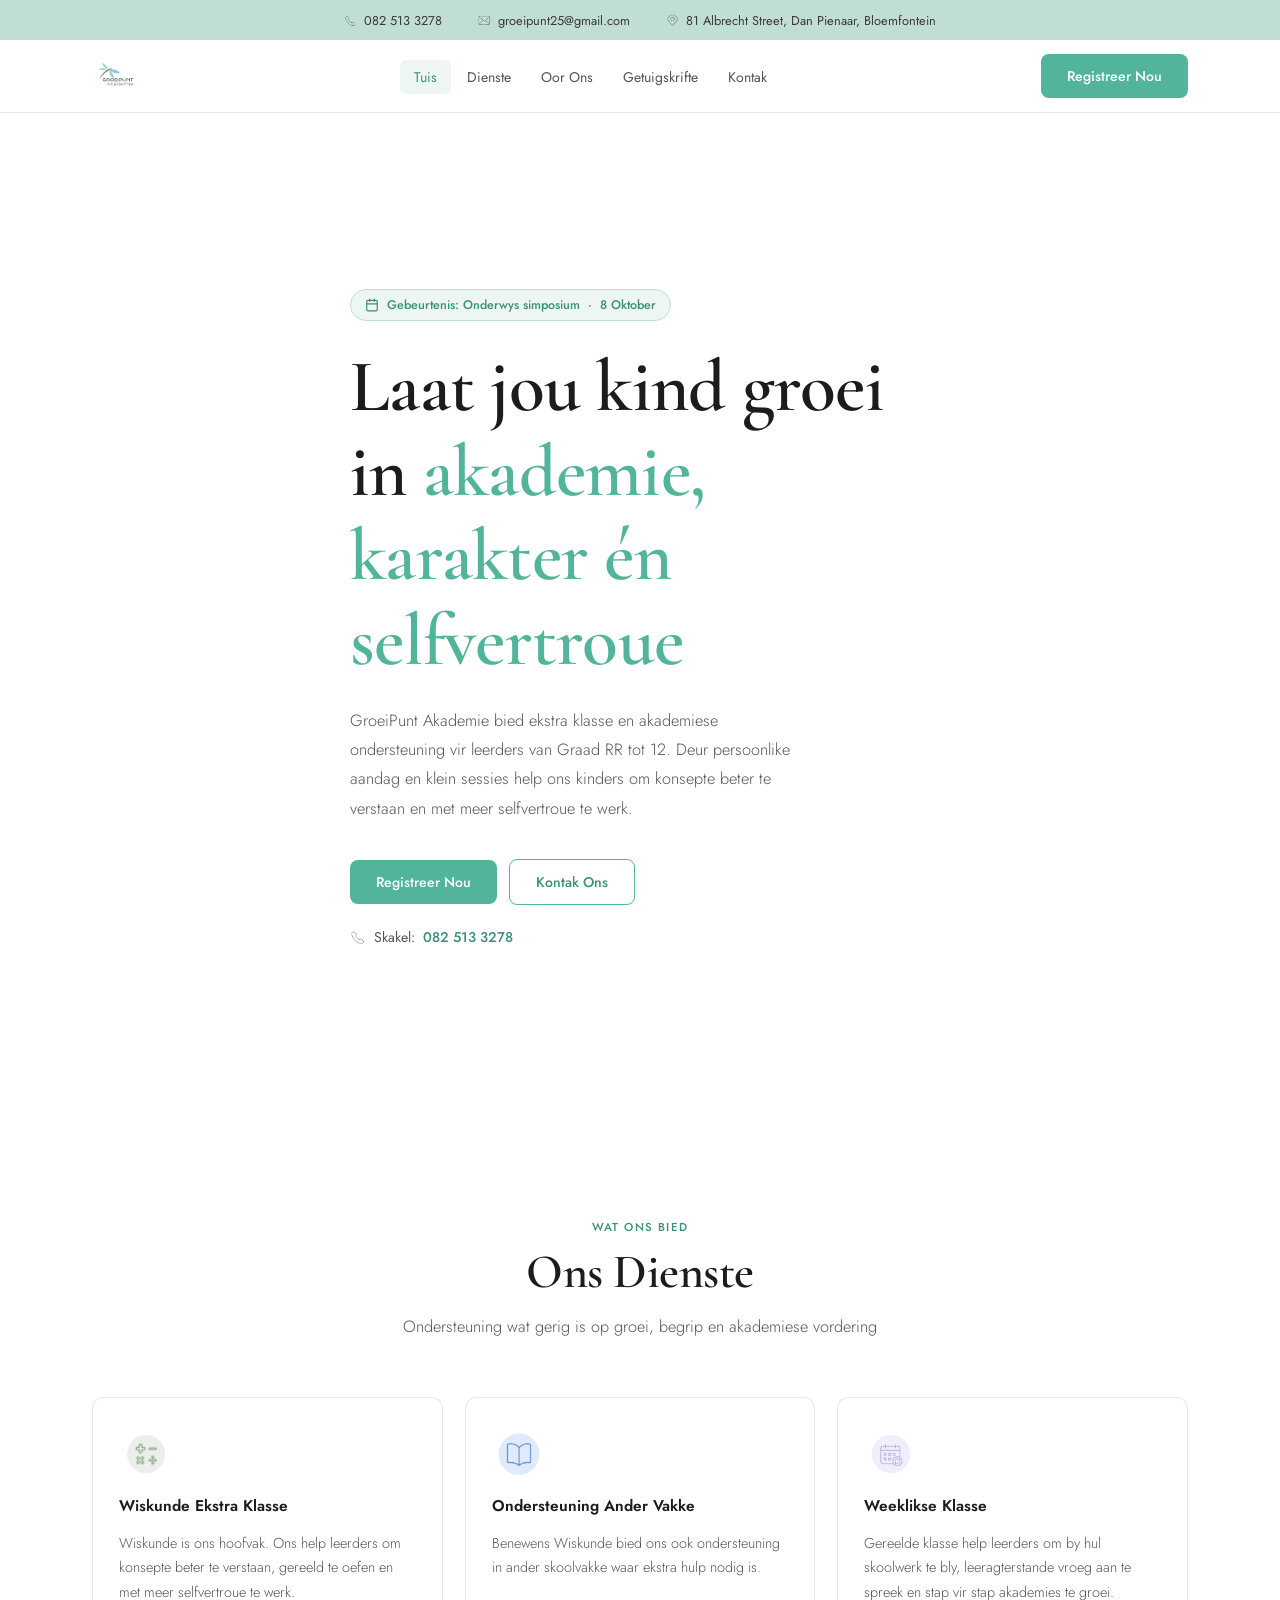
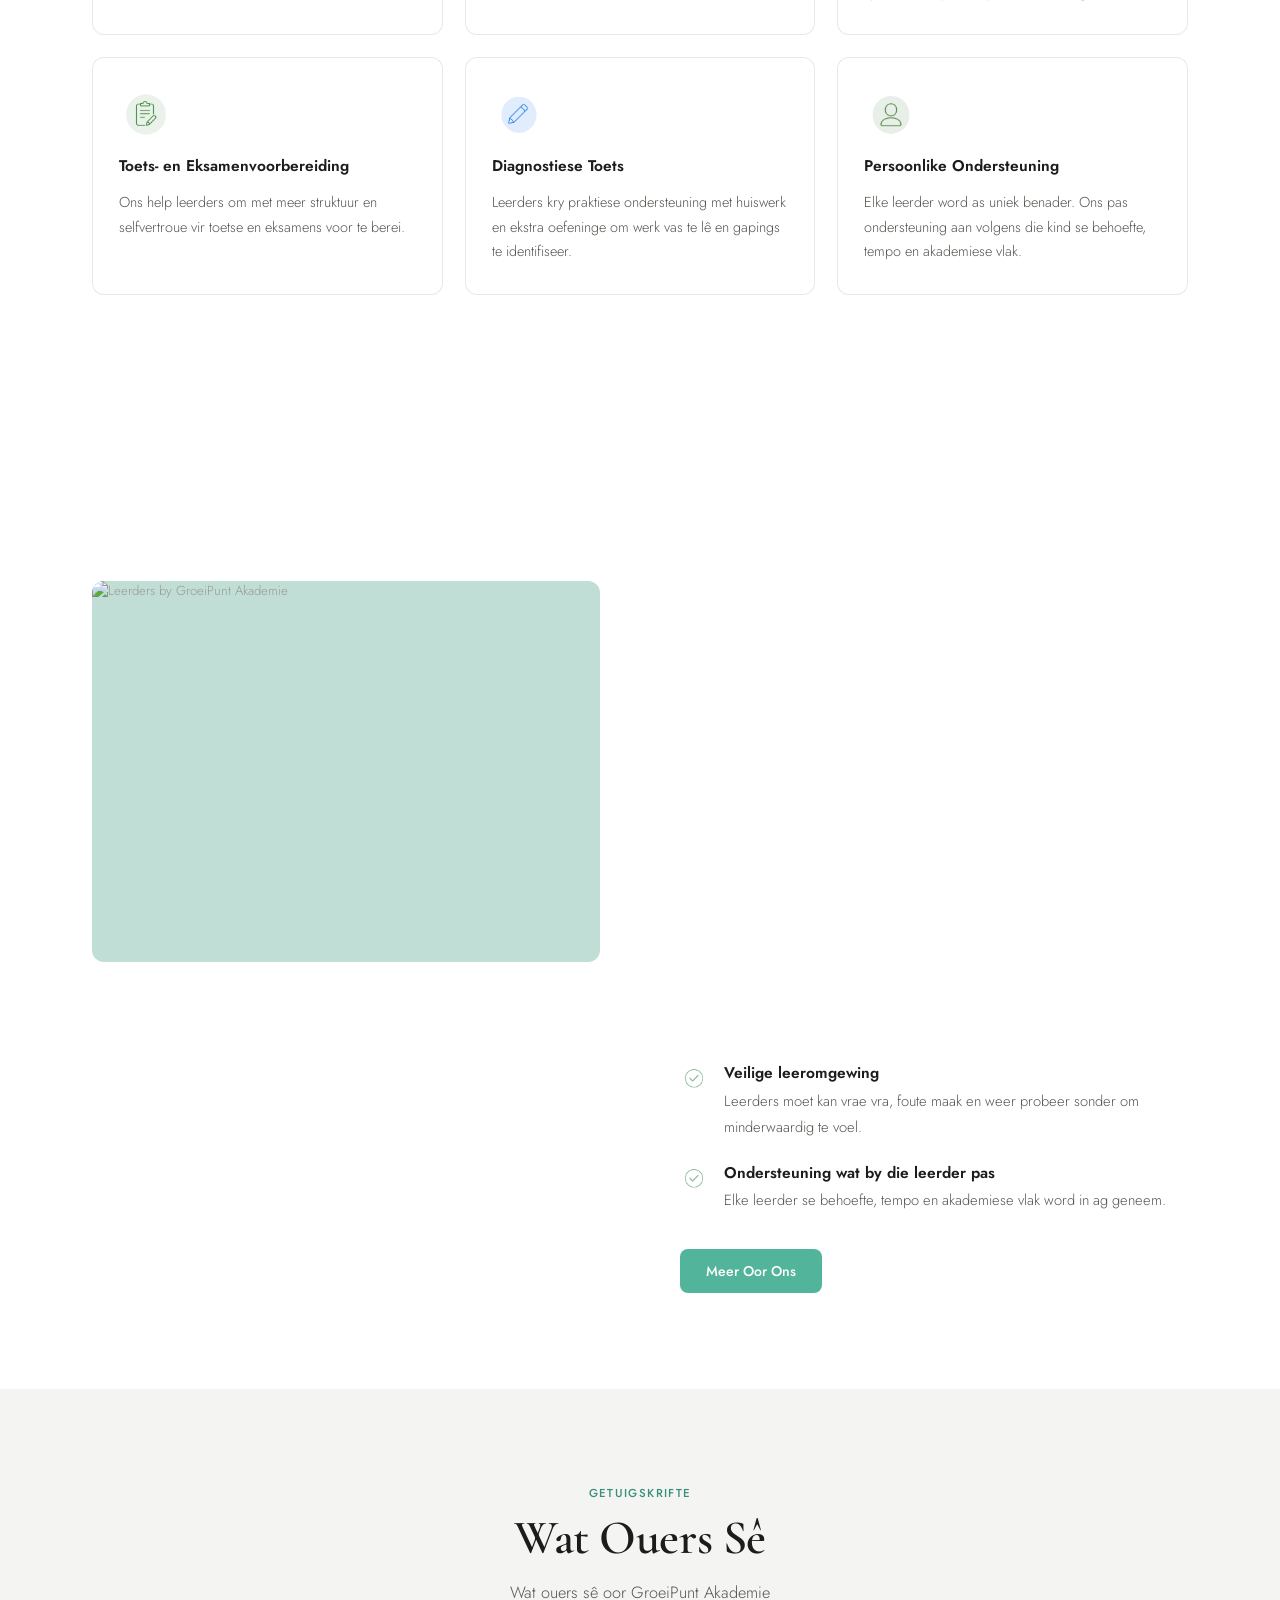
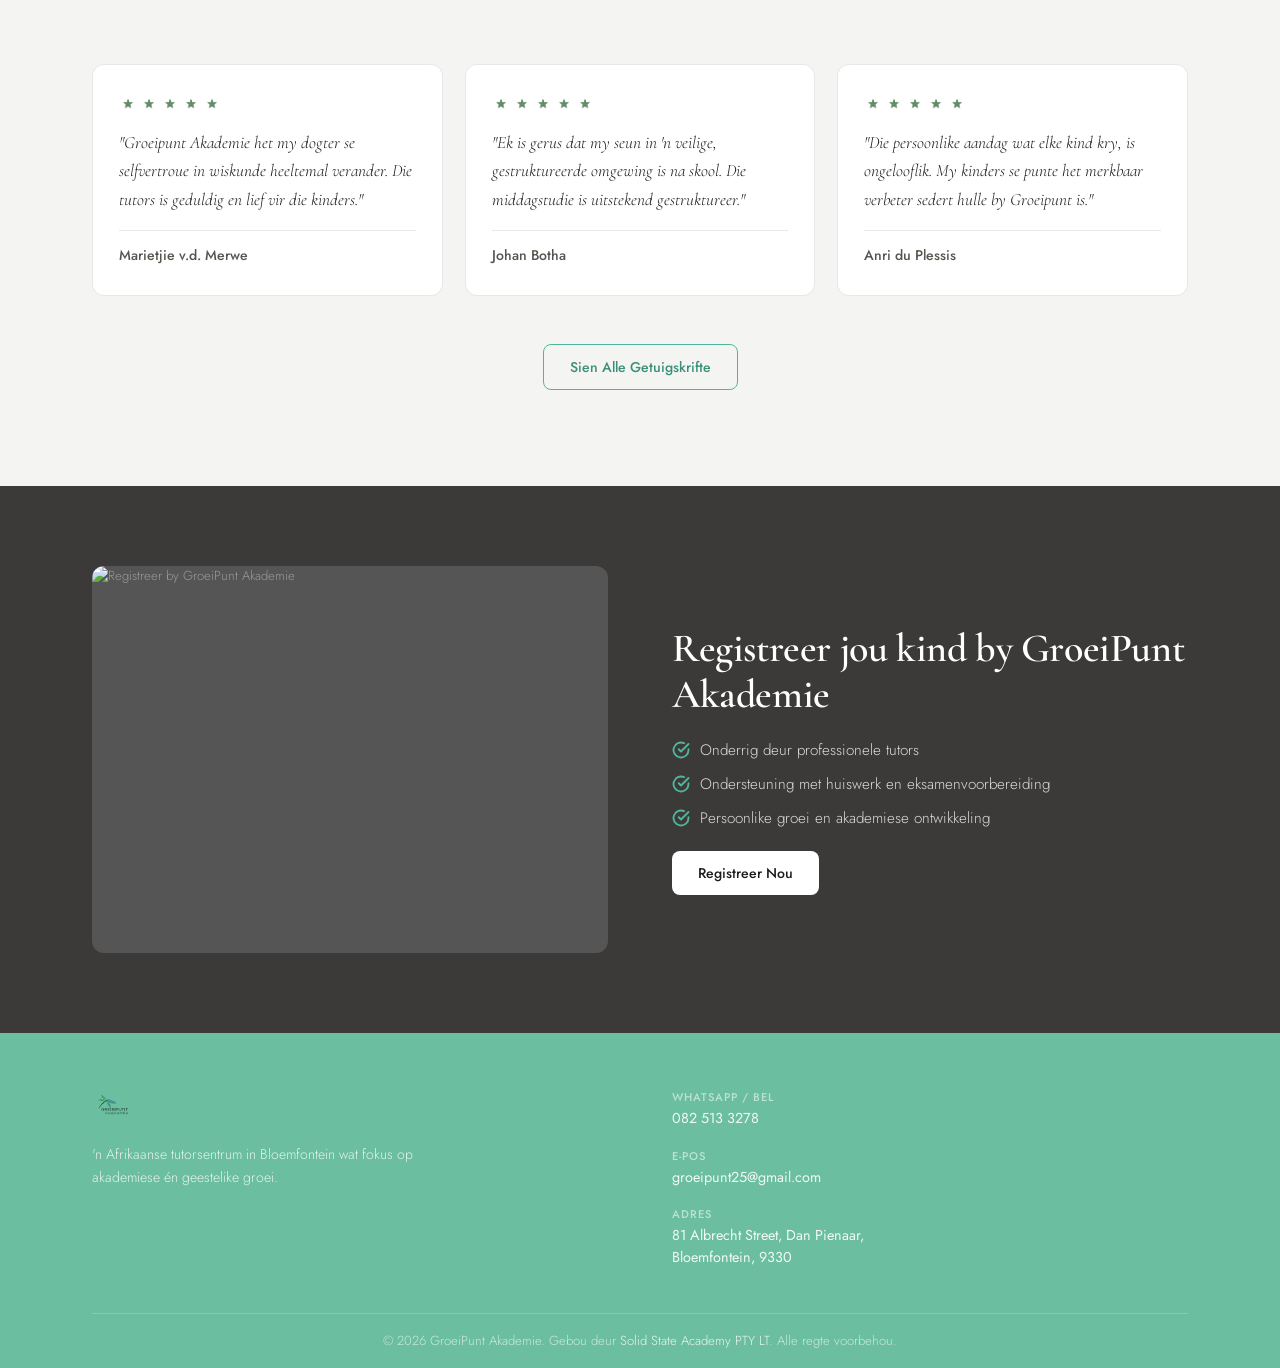
==== commit 4f5614be: "feat: add other pages" ====
--- a/index.html
+++ b/index.html
@@ -43,10 +43,10 @@
       <!-- Desktop links -->
       <ul class="nav__links" role="list">
         <li><a href="index.html" class="active">Tuis</a></li>
-        <!-- <li><a href="dienste.html">Dienste</a></li>
+        <li><a href="dienste.html">Dienste</a></li>
         <li><a href="oor-ons.html">Oor Ons</a></li>
         <li><a href="getuigskrifte.html">Getuigskrifte</a></li>
-        <li><a href="kontak.html">Kontak</a></li>-->
+        <li><a href="kontak.html">Kontak</a></li>
       </ul>
 
       <!-- Desktop CTA -->
@@ -90,9 +90,8 @@
           </div>
 
           <h1 class="hero__title fade-up d1">
-            Laat jou kind groei in<br>
-            <em>akademie, karakter</em><br>
-            én selfvertroue
+            Laat jou kind groei in <em>akademie,
+            karakter én selfvertroue</em>
           </h1>
 
           <p class="hero__subtitle fade-up d2">
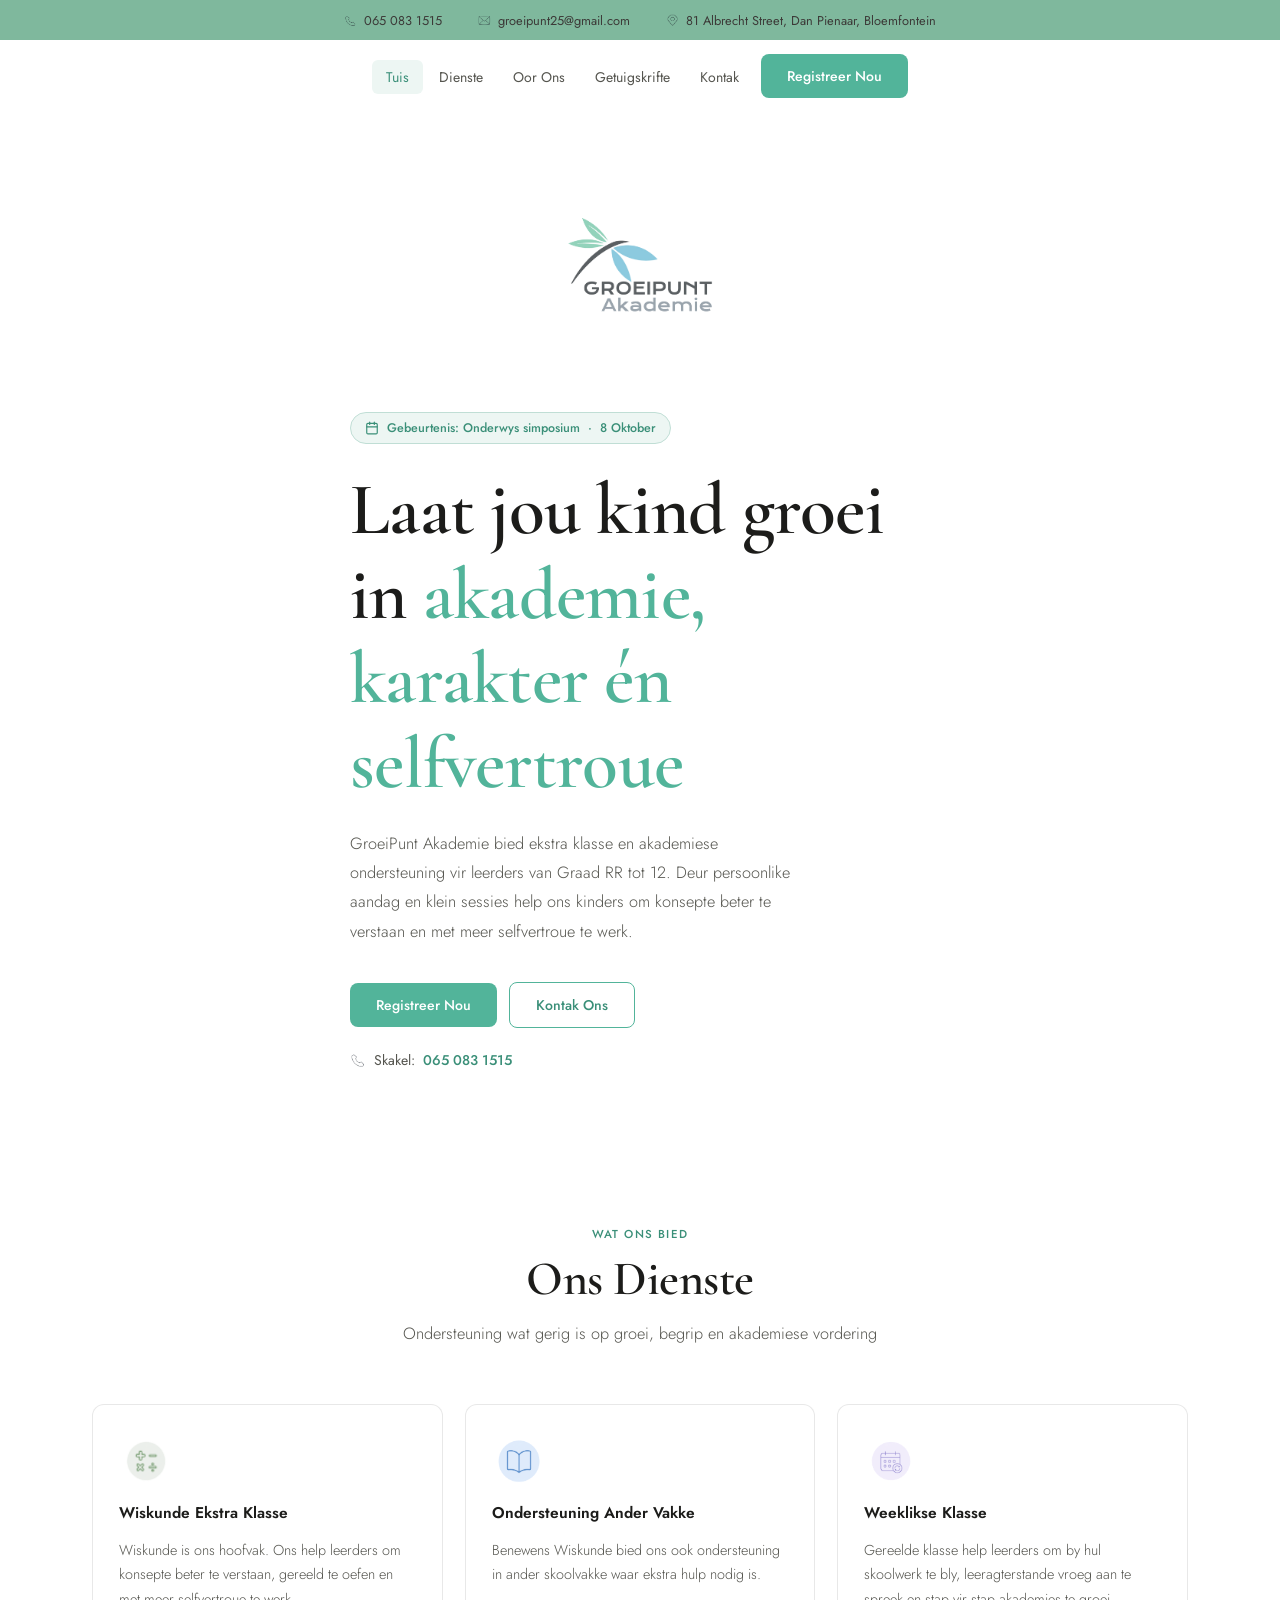
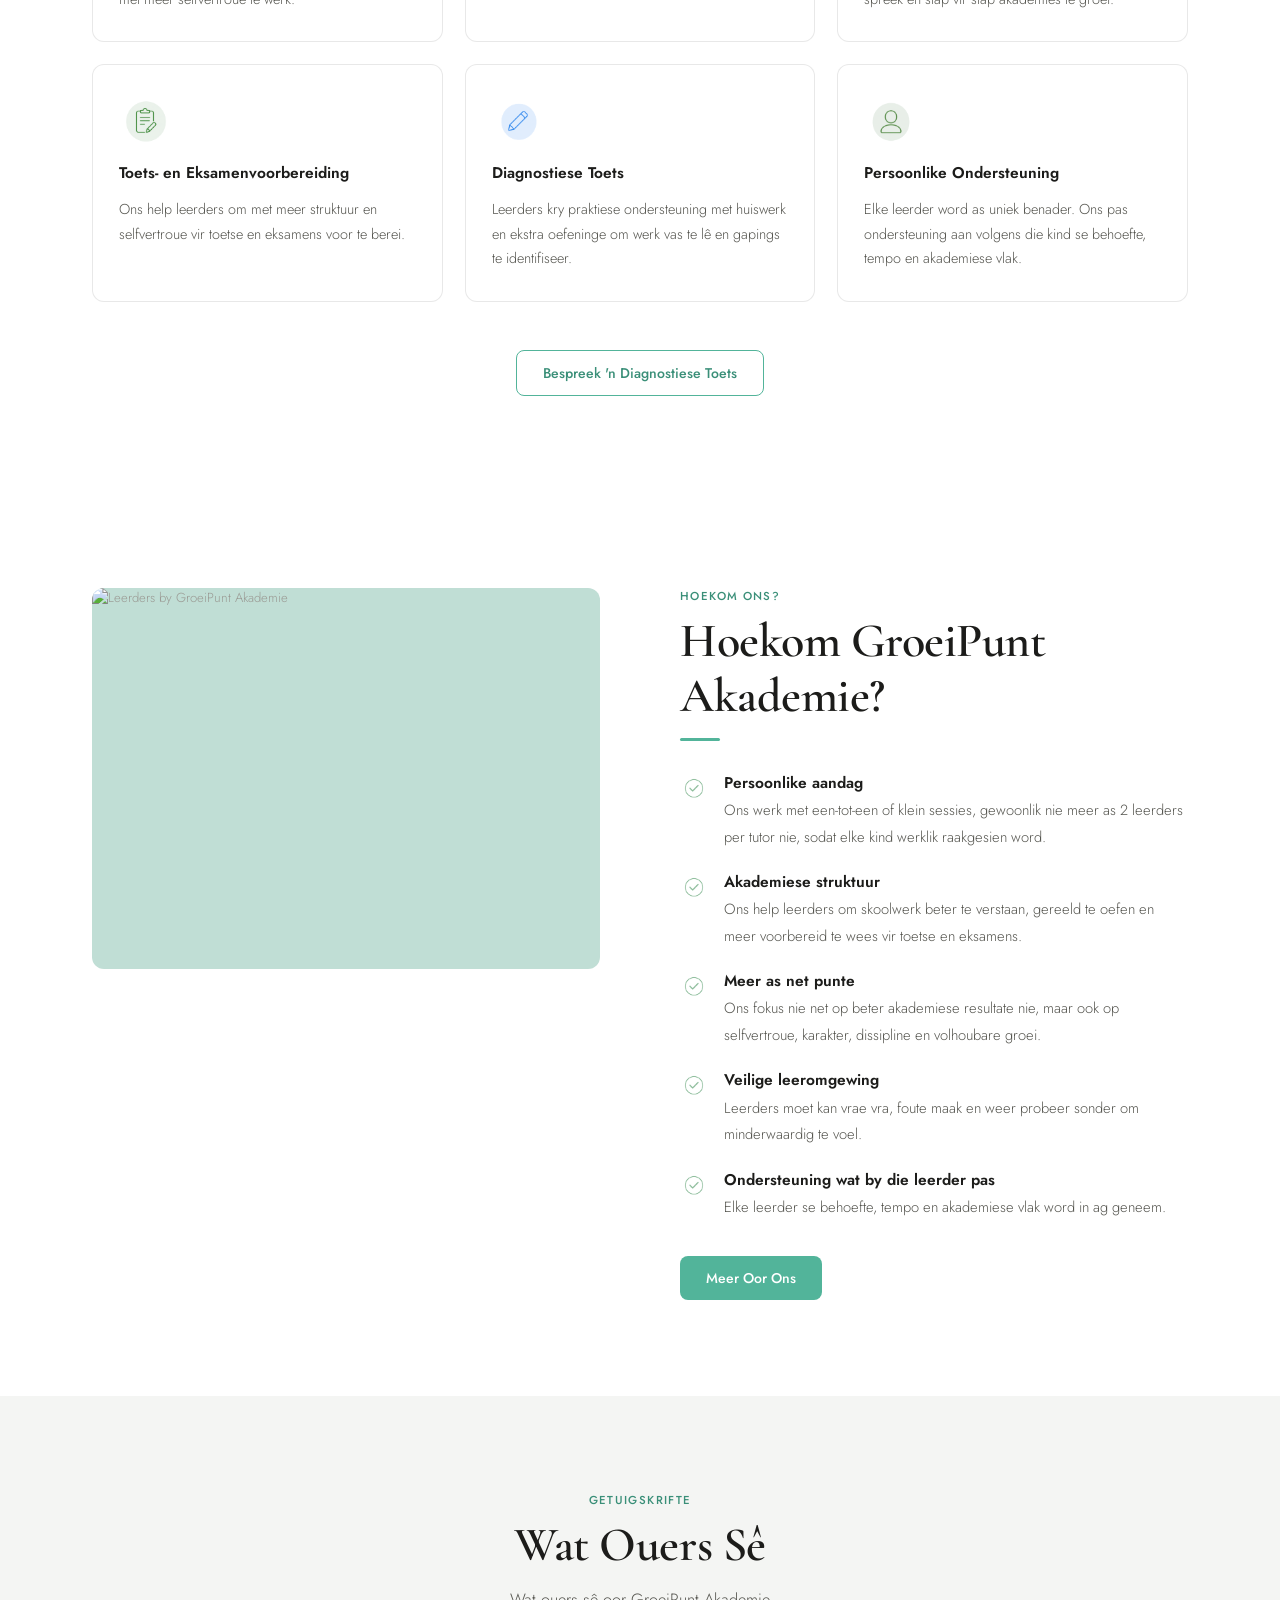
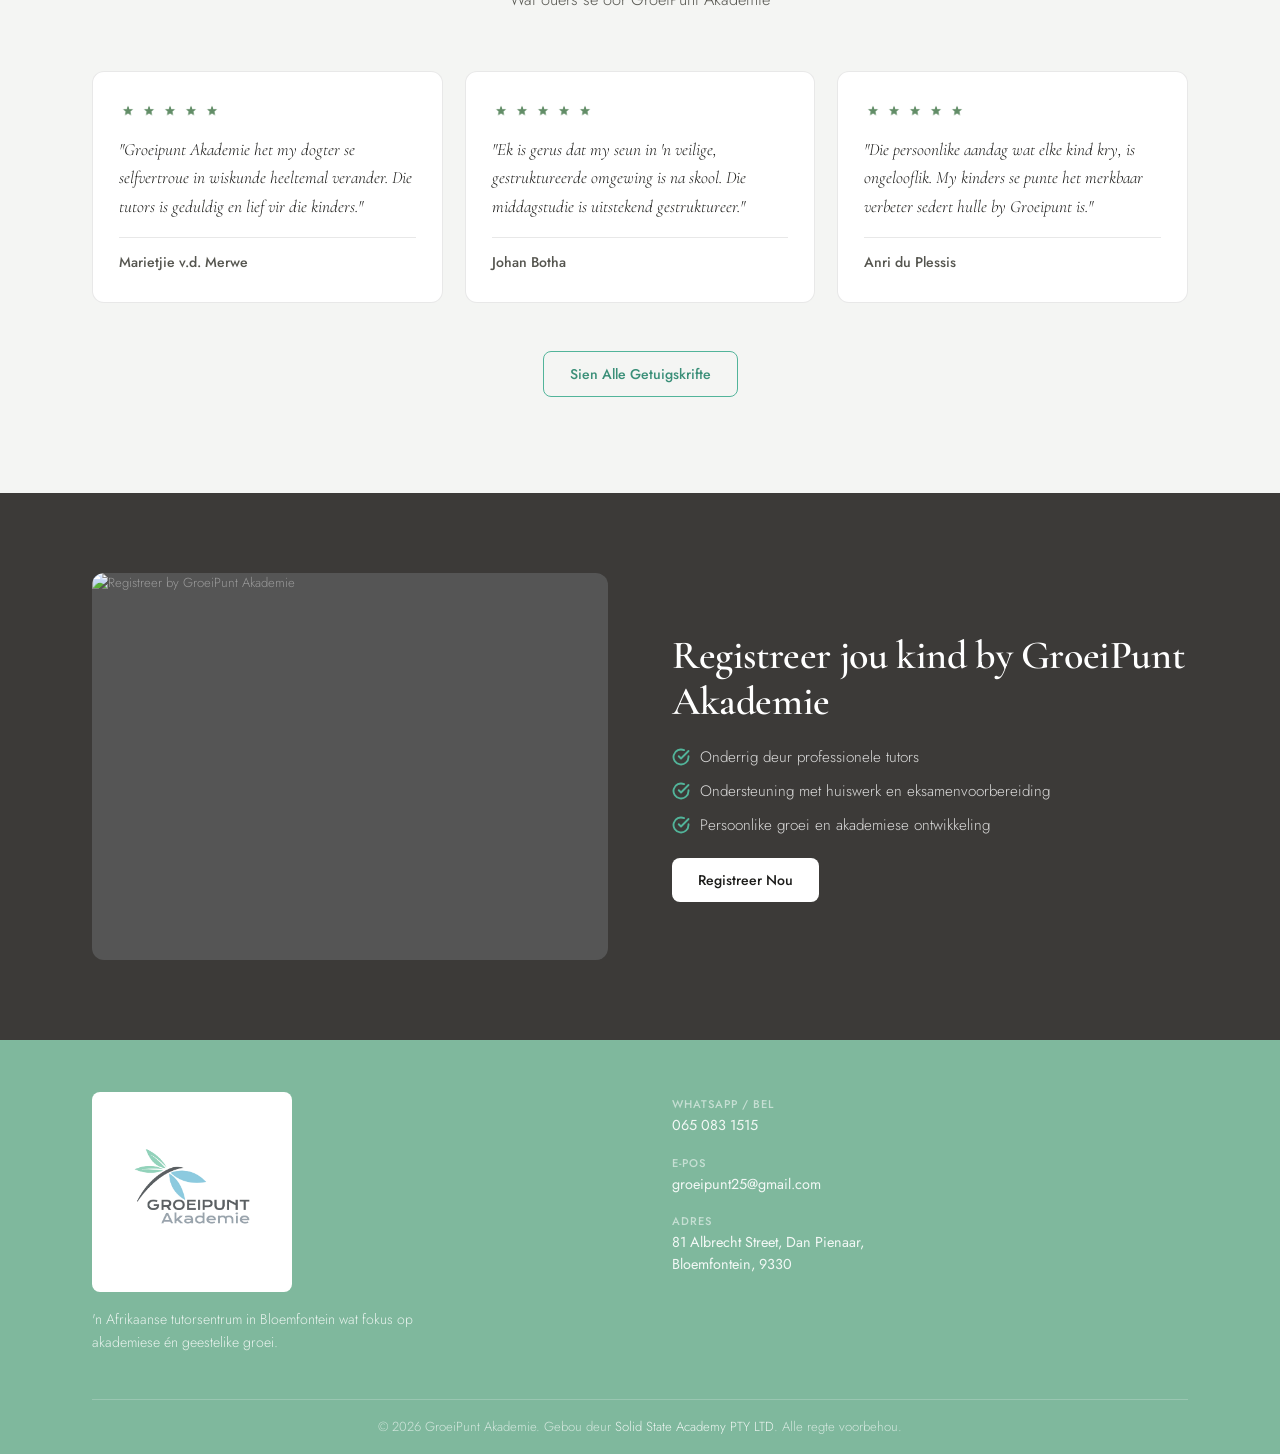
==== commit 0ab238d8: "feat: update website" ====
--- a/index.html
+++ b/index.html
@@ -5,6 +5,7 @@
   <meta name="viewport" content="width=device-width, initial-scale=1.0" />
   <meta name="description" content="GroeiPunt Akademie bied ekstra klasse en akademiese ondersteuning vir leerders van Graad RR tot 12 in Bloemfontein." />
   <title>GroeiPunt Akademie | Tuis</title>
+  <link rel="icon" type="image/x-icon" href="images/Logo_1.ico" />
   <link rel="stylesheet" href="style.css" />
 </head>
 <body>
@@ -16,7 +17,7 @@
     <div class="container topbar__inner">
       <span class="topbar__item">
         <img src="images/Phone_Icon_1.png" alt="" aria-hidden="true">
-        082 513 3278
+        065 083 1515
       </span>
       <span class="topbar__item">
         <img src="images/Email_Icon_1.png" alt="" aria-hidden="true">
@@ -35,11 +36,6 @@
   <nav id="nav" aria-label="Hoofnavigasie">
     <div class="container nav__inner">
 
-      <!-- Logo -->
-      <a href="index.html" class="nav__logo" aria-label="GroeiPunt Akademie Tuis">
-        <img src="images/Logo_1.png" alt="GroeiPunt Akademie" class="nav__logo-img">
-      </a>
-
       <!-- Desktop links -->
       <ul class="nav__links" role="list">
         <li><a href="index.html" class="active">Tuis</a></li>
@@ -81,10 +77,15 @@
     <section class="hero" aria-label="Held-seksie">
       <div class="hero__bg"></div>
       <div class="hero__overlay"></div>
+
+      <div class="hero__logo-wrap fade-up">
+        <img src="images/Logo_1.png" alt="GroeiPunt Akademie" class="hero__logo-img">
+      </div>
+
       <div class="container">
         <div class="hero__content">
 
-          <div class="hero__badge fade-up">
+          <div class="hero__badge fade-up d1">
             <svg width="14" height="14" viewBox="0 0 24 24" fill="none" stroke="currentColor" stroke-width="2" stroke-linecap="round" stroke-linejoin="round"><rect x="3" y="4" width="18" height="18" rx="2" ry="2"/><line x1="16" y1="2" x2="16" y2="6"/><line x1="8" y1="2" x2="8" y2="6"/><line x1="3" y1="10" x2="21" y2="10"/></svg>
             Gebeurtenis: Onderwys simposium &nbsp;·&nbsp; 8 Oktober
           </div>
@@ -106,7 +107,7 @@
 
           <div class="hero__phone fade-up d4">
             <img src="images/Phone_Icon_1.png" alt="" aria-hidden="true">
-            Skakel: <a href="tel:+27825133278" style="color:var(--green-dark);font-weight:500;">082 513 3278</a>
+            Skakel: <a href="tel:+27825133278" style="color:var(--green-dark);font-weight:500;">065 083 1515</a>
           </div>
 
         </div>
@@ -369,7 +370,7 @@
         <div class="footer__contact">
           <div class="footer__contact-item">
             <span class="footer__contact-label">WhatsApp / Bel</span>
-            <a href="tel:+27825133278" class="footer__contact-value">082 513 3278</a>
+            <a href="tel:+27650831515" class="footer__contact-value">065 083 1515</a>
           </div>
           <div class="footer__contact-item">
             <span class="footer__contact-label">E-pos</span>
@@ -382,7 +383,7 @@
         </div>
       </div>
       <div class="footer__bottom">
-        <p>© 2026 GroeiPunt Akademie. Gebou deur <a href="#">Solid State Academy PTY LT</a>. Alle regte voorbehou.</p>
+        <p>© 2026 GroeiPunt Akademie. Gebou deur <a href="#">Solid State Academy PTY LTD</a>. Alle regte voorbehou.</p>
       </div>
     </div>
   </footer>
--- a/style.css
+++ b/style.css
@@ -14,7 +14,7 @@
   --green-light:   #C0DED5;
   --green-dark:    #3A8F78;
   --green-bg:      #EDF6F3;
-  --green-footer:  #6BBE9F;
+  --green-footer:  #7fb89d;
   --charcoal:      #3C3A38;
   --charcoal-lt:   #5A5856;
   --white:         #FFFFFF;
@@ -151,7 +151,7 @@
    TOP BAR
 ================================================================ */
 .topbar {
-  background: var(--green-light);
+  background: var(--green-footer);
   height: var(--topbar-h);
   display: flex;
   align-items: center;
@@ -195,19 +195,14 @@
   left: 0;
   right: 0;
   z-index: 999;
-  background: var(--white);
-  border-bottom: 1px solid var(--border);
-  transition: box-shadow 0.3s var(--ease);
-}
-
-#nav.scrolled {
-  box-shadow: 0 2px 20px rgba(0,0,0,0.09);
+  background: transparent;
 }
 
 .nav__inner {
   display: flex;
   align-items: center;
-  justify-content: space-between;
+  justify-content: center;
+  gap: 8px;
   height: var(--nav-h);
 }
 
@@ -368,7 +363,12 @@
   position: relative;
   min-height: 88vh;
   display: flex;
-  align-items: center;
+  flex-direction: column;
+  justify-content: center;
+  align-items: stretch;
+  gap: 40px;
+  padding: calc(60px + var(--nav-h)) 0 60px;
+  margin-top: calc(-1 * var(--nav-h));
   overflow: hidden;
 }
 
@@ -390,7 +390,19 @@
   position: relative;
   z-index: 1;
   max-width: 580px;
-  padding: 80px 0;
+  padding: 0;
+}
+
+.hero__logo-wrap {
+  position: relative;
+  z-index: 1;
+  display: flex;
+  justify-content: center;
+}
+
+.hero__logo-img {
+  height: clamp(130px, 18vw, 200px);
+  width: auto;
 }
 
 .hero__badge {
@@ -991,6 +1003,11 @@
 
 .form-group textarea { resize: vertical; min-height: 116px; }
 
+.contact__form-actions {
+  display: flex;
+  gap: 12px;
+}
+
 /* Map placeholder */
 .map-placeholder {
   background: var(--bg-alt);
@@ -1033,9 +1050,14 @@
 }
 
 .footer__logo {
-  display: flex;
-  align-items: center;
-  gap: 10px;
+  display: inline-flex;
+  align-items: center;
+  justify-content: center;
+  background: var(--white);
+  padding: 20px;
+  border-radius: var(--radius-sm);
+  width: 200px;
+  height: 200px;
 }
 
 .footer__logo-icon {
@@ -1045,10 +1067,9 @@
 }
 
 .footer__logo-img {
-  height: 42px;
-  width: auto;
-  flex-shrink: 0;
-  mix-blend-mode: multiply;
+  width: 100%;
+  height: 100%;
+  object-fit: contain;
 }
 
 .footer__logo-text {
